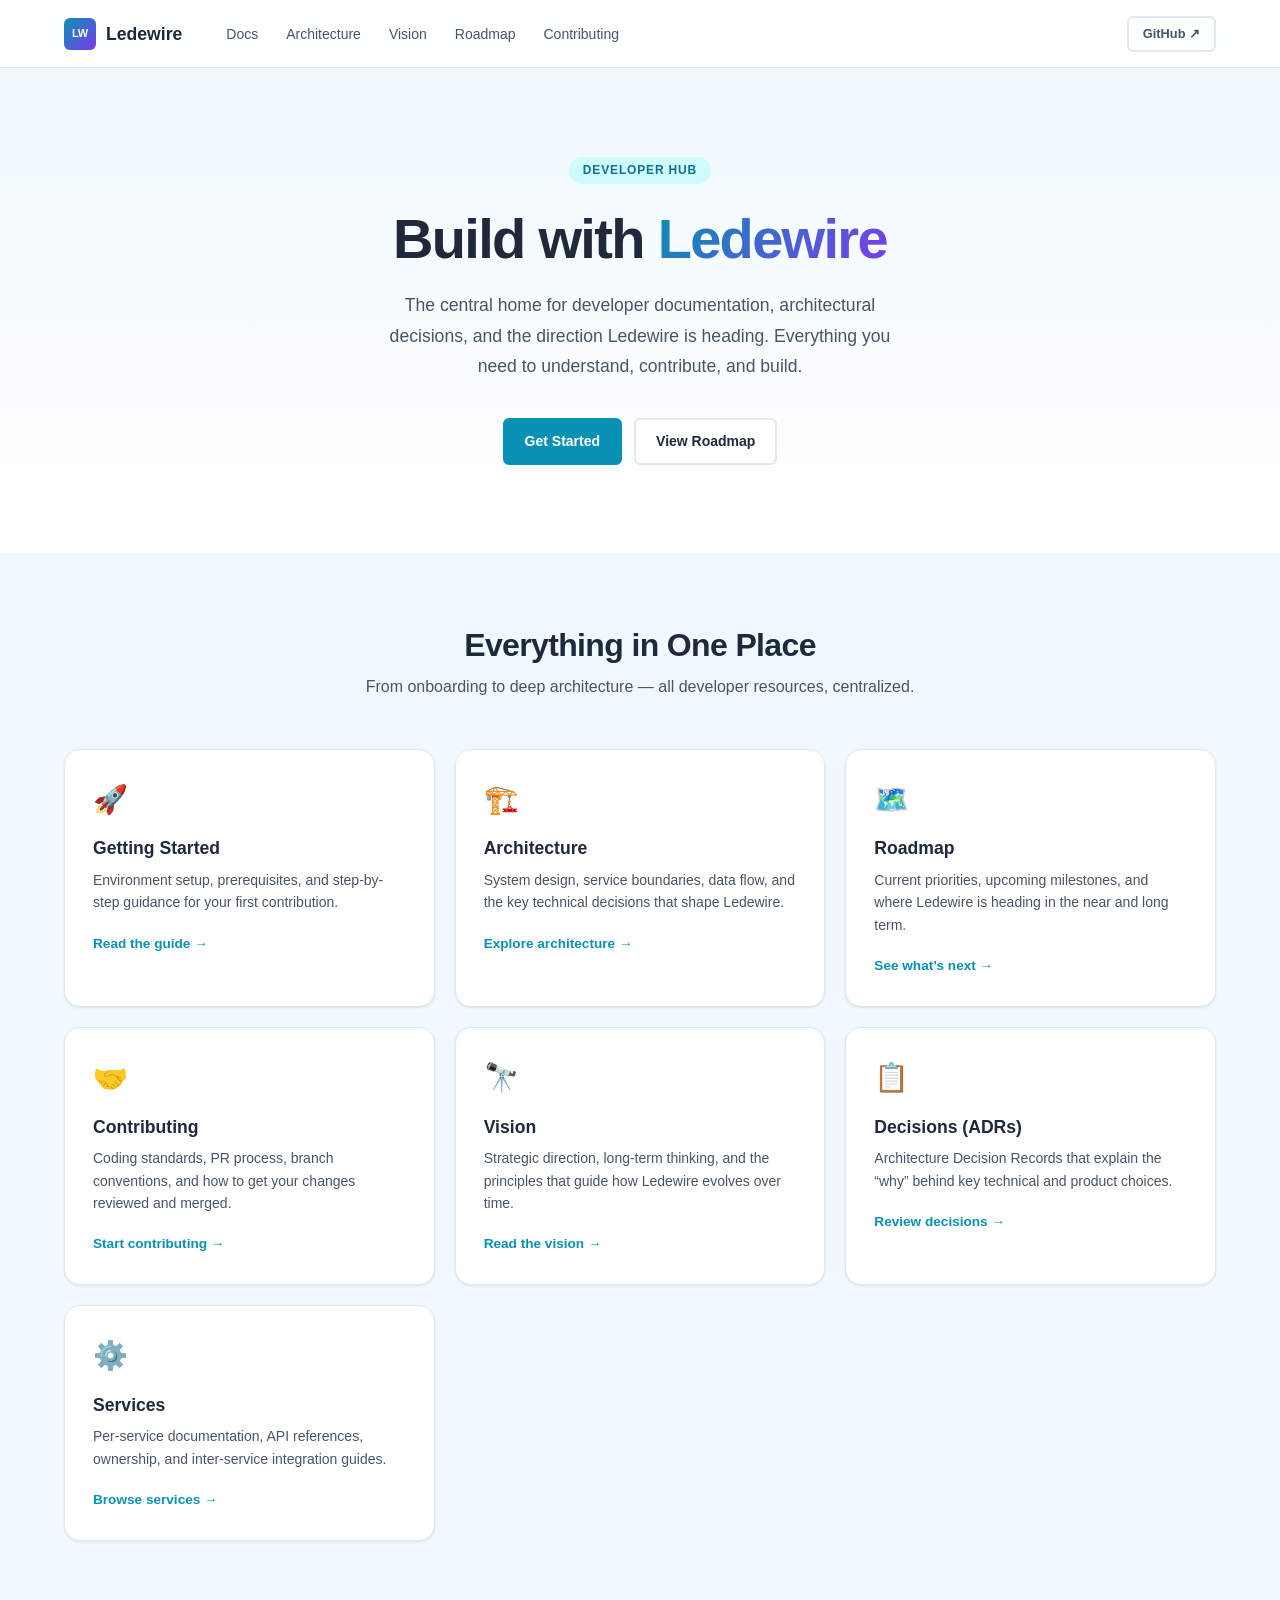
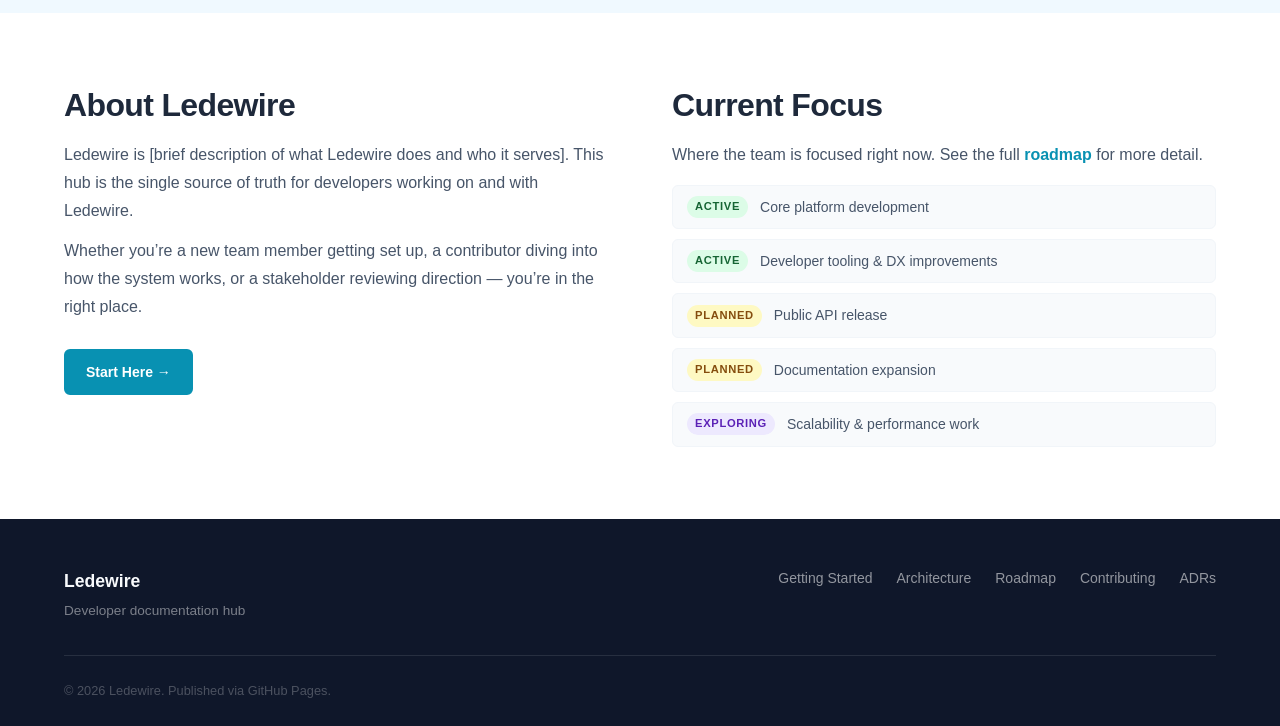
==== index.html @ 64586db5 "initial commit" ====
<!DOCTYPE html>
<html lang="en">
<head>
  <meta charset="UTF-8">
  <meta name="viewport" content="width=device-width, initial-scale=1.0">
  <meta name="description" content="Central developer documentation hub for Ledewire.">
  <title>Ledewire — Developer Hub</title>
  <link rel="stylesheet" href="assets/css/style.css">
</head>
<body>

  <header class="site-header">
    <div class="container">
      <nav class="nav">
        <a href="index.html" class="nav-logo">
          <div class="logo-icon">LW</div>
          <span>Ledewire</span>
        </a>
        <ul class="nav-menu">
          <li><a href="docs/getting-started.html">Docs</a></li>
          <li><a href="docs/architecture.html">Architecture</a></li>
          <li><a href="docs/vision.html">Vision</a></li>
          <li><a href="roadmap.html">Roadmap</a></li>
          <li><a href="docs/contributing.html">Contributing</a></li>
        </ul>
        <a href="https://github.com/ledewire" class="btn btn-sm btn-outline" target="_blank" rel="noopener noreferrer">GitHub ↗</a>
      </nav>
    </div>
  </header>

  <section class="hero">
    <div class="container">
      <div class="hero-content">
        <div class="hero-badge">Developer Hub</div>
        <h1 class="hero-title">Build with <span class="highlight">Ledewire</span></h1>
        <p class="hero-subtitle">
          The central home for developer documentation, architectural decisions,
          and the direction Ledewire is heading. Everything you need to understand,
          contribute, and build.
        </p>
        <div class="hero-actions">
          <a href="docs/getting-started.html" class="btn btn-primary">Get Started</a>
          <a href="roadmap.html" class="btn btn-secondary">View Roadmap</a>
        </div>
      </div>
    </div>
  </section>

  <section class="section">
    <div class="container">
      <h2 class="section-title">Everything in One Place</h2>
      <p class="section-subtitle">From onboarding to deep architecture — all developer resources, centralized.</p>
      <div class="cards-grid">

        <a href="docs/getting-started.html" class="card">
          <span class="card-icon">🚀</span>
          <h3>Getting Started</h3>
          <p>Environment setup, prerequisites, and step-by-step guidance for your first contribution.</p>
          <span class="card-link">Read the guide →</span>
        </a>

        <a href="docs/architecture.html" class="card">
          <span class="card-icon">🏗️</span>
          <h3>Architecture</h3>
          <p>System design, service boundaries, data flow, and the key technical decisions that shape Ledewire.</p>
          <span class="card-link">Explore architecture →</span>
        </a>

        <a href="roadmap.html" class="card">
          <span class="card-icon">🗺️</span>
          <h3>Roadmap</h3>
          <p>Current priorities, upcoming milestones, and where Ledewire is heading in the near and long term.</p>
          <span class="card-link">See what’s next →</span>
        </a>

        <a href="docs/contributing.html" class="card">
          <span class="card-icon">🤝</span>
          <h3>Contributing</h3>
          <p>Coding standards, PR process, branch conventions, and how to get your changes reviewed and merged.</p>
          <span class="card-link">Start contributing →</span>
        </a>

        <a href="docs/vision.html" class="card">
          <span class="card-icon">🔭</span>
          <h3>Vision</h3>
          <p>Strategic direction, long-term thinking, and the principles that guide how Ledewire evolves over time.</p>
          <span class="card-link">Read the vision →</span>
        </a>

        <a href="docs/decisions.html" class="card">
          <span class="card-icon">📋</span>
          <h3>Decisions (ADRs)</h3>
          <p>Architecture Decision Records that explain the “why” behind key technical and product choices.</p>
          <span class="card-link">Review decisions →</span>
        </a>

        <a href="docs/services.html" class="card">
          <span class="card-icon">⚙️</span>
          <h3>Services</h3>
          <p>Per-service documentation, API references, ownership, and inter-service integration guides.</p>
          <span class="card-link">Browse services →</span>
        </a>

      </div>
    </div>
  </section>

  <section class="section section-alt">
    <div class="container">
      <div class="two-col">
        <div>
          <h2>About Ledewire</h2>
          <!-- TODO: Replace with a real description of Ledewire -->
          <p>
            Ledewire is [brief description of what Ledewire does and who it serves].
            This hub is the single source of truth for developers working on and with Ledewire.
          </p>
          <p>
            Whether you’re a new team member getting set up, a contributor diving into
            how the system works, or a stakeholder reviewing direction &mdash; you’re in the right place.
          </p>
          <a href="docs/getting-started.html" class="btn btn-primary" style="margin-top: 1rem;">Start Here →</a>
        </div>
        <div>
          <h2>Current Focus</h2>
          <p style="margin-bottom: 1rem;">
            Where the team is focused right now. See the full
            <a href="roadmap.html" style="color: var(--brand-primary); font-weight: 600;">roadmap</a>
            for more detail.
          </p>
          <!-- TODO: Update these items to reflect actual current priorities -->
          <div class="focus-list">
            <div class="focus-item">
              <span class="focus-status status-active">Active</span>
              <span>Core platform development</span>
            </div>
            <div class="focus-item">
              <span class="focus-status status-active">Active</span>
              <span>Developer tooling &amp; DX improvements</span>
            </div>
            <div class="focus-item">
              <span class="focus-status status-planned">Planned</span>
              <span>Public API release</span>
            </div>
            <div class="focus-item">
              <span class="focus-status status-planned">Planned</span>
              <span>Documentation expansion</span>
            </div>
            <div class="focus-item">
              <span class="focus-status status-research">Exploring</span>
              <span>Scalability &amp; performance work</span>
            </div>
          </div>
        </div>
      </div>
    </div>
  </section>

  <footer class="site-footer">
    <div class="container">
      <div class="footer-content">
        <div>
          <span class="logo-text">Ledewire</span>
          <p>Developer documentation hub</p>
        </div>
        <div class="footer-links">
          <a href="docs/getting-started.html">Getting Started</a>
          <a href="docs/architecture.html">Architecture</a>
          <a href="roadmap.html">Roadmap</a>
          <a href="docs/contributing.html">Contributing</a>
          <a href="docs/decisions.html">ADRs</a>
        </div>
      </div>
      <div class="footer-bottom">
        <p>&copy; 2026 Ledewire. Published via GitHub Pages.</p>
      </div>
    </div>
  </footer>

</body>
</html>
---- assets/css/style.css ----
/* ==========================================
   LEDEWIRE DEVELOPER HUB — STYLESHEET
   ========================================== */

/* Custom Properties */
:root {
  --brand-primary: #0891b2;
  --brand-primary-dark: #0e7490;
  --brand-primary-light: #cffafe;
  --brand-secondary: #7c3aed;
  --brand-dark: #0f172a;

  --bg-base: #f0f9ff;
  --bg-surface: #ffffff;
  --bg-alt: #f8fafc;

  --text-primary: #1e293b;
  --text-secondary: #475569;
  --text-muted: #94a3b8;
  --text-inverse: #f8fafc;

  --border-color: #e2e8f0;
  --border-subtle: #f1f5f9;

  --shadow-sm: 0 1px 3px rgba(15, 23, 42, 0.06), 0 1px 2px rgba(15, 23, 42, 0.04);
  --shadow-md: 0 4px 16px rgba(15, 23, 42, 0.08);
  --shadow-lg: 0 8px 32px rgba(15, 23, 42, 0.12);
  --shadow-brand: 0 4px 16px rgba(8, 145, 178, 0.3);

  --radius-sm: 6px;
  --radius-md: 10px;
  --radius-lg: 16px;
  --radius-full: 9999px;

  --font-sans: 'Inter', -apple-system, BlinkMacSystemFont, 'Segoe UI', Roboto, sans-serif;
  --font-mono: 'JetBrains Mono', 'Fira Code', 'Cascadia Code', Consolas, monospace;

  --nav-height: 68px;
  --container-max: 1200px;
  --sidebar-width: 260px;
}

/* ==========================================
   RESET & BASE
   ========================================== */
*, *::before, *::after { box-sizing: border-box; margin: 0; padding: 0; }
html { scroll-behavior: smooth; }
body {
  font-family: var(--font-sans);
  font-size: 16px;
  line-height: 1.6;
  color: var(--text-primary);
  background: var(--bg-base);
  -webkit-font-smoothing: antialiased;
  -moz-osx-font-smoothing: grayscale;
}
a { color: inherit; text-decoration: none; }
img { max-width: 100%; height: auto; }
ul { list-style: none; }

/* ==========================================
   LAYOUT
   ========================================== */
.container {
  max-width: var(--container-max);
  margin: 0 auto;
  padding: 0 24px;
}

/* ==========================================
   TYPOGRAPHY
   ========================================== */
h1 {
  font-size: clamp(2rem, 5vw, 3.5rem);
  font-weight: 800;
  line-height: 1.1;
  letter-spacing: -0.03em;
  color: var(--text-primary);
}
h2 {
  font-size: clamp(1.4rem, 3vw, 2rem);
  font-weight: 700;
  line-height: 1.25;
  letter-spacing: -0.02em;
  color: var(--text-primary);
}
h3 {
  font-size: 1.1rem;
  font-weight: 600;
  line-height: 1.4;
  color: var(--text-primary);
}
p {
  color: var(--text-secondary);
  line-height: 1.75;
}

/* ==========================================
   NAVIGATION
   ========================================== */
.site-header {
  position: sticky;
  top: 0;
  z-index: 100;
  height: var(--nav-height);
  background: rgba(255, 255, 255, 0.92);
  backdrop-filter: blur(12px);
  -webkit-backdrop-filter: blur(12px);
  border-bottom: 1px solid var(--border-color);
}
.nav {
  height: var(--nav-height);
  display: flex;
  align-items: center;
  gap: 32px;
}
.nav-logo {
  display: flex;
  align-items: center;
  gap: 10px;
  font-weight: 700;
  font-size: 1.1rem;
  color: var(--text-primary);
  white-space: nowrap;
  flex-shrink: 0;
}
.logo-icon {
  width: 32px;
  height: 32px;
  background: linear-gradient(135deg, var(--brand-primary), var(--brand-secondary));
  border-radius: var(--radius-sm);
  display: flex;
  align-items: center;
  justify-content: center;
  color: white;
  font-size: 11px;
  font-weight: 800;
  letter-spacing: -0.03em;
}
.nav-menu {
  display: flex;
  align-items: center;
  gap: 4px;
  flex: 1;
}
.nav-menu a {
  padding: 6px 12px;
  border-radius: var(--radius-sm);
  font-size: 0.875rem;
  font-weight: 500;
  color: var(--text-secondary);
  transition: background 0.15s, color 0.15s;
}
.nav-menu a:hover,
.nav-menu a.active {
  background: var(--bg-alt);
  color: var(--text-primary);
}

/* ==========================================
   BUTTONS
   ========================================== */
.btn {
  display: inline-flex;
  align-items: center;
  gap: 6px;
  padding: 10px 20px;
  border-radius: var(--radius-sm);
  font-size: 0.875rem;
  font-weight: 600;
  cursor: pointer;
  transition: all 0.15s ease;
  border: 2px solid transparent;
  text-decoration: none;
  white-space: nowrap;
  font-family: inherit;
}
.btn-sm { padding: 6px 14px; font-size: 0.8rem; }
.btn-primary {
  background: var(--brand-primary);
  color: white;
  border-color: var(--brand-primary);
}
.btn-primary:hover {
  background: var(--brand-primary-dark);
  border-color: var(--brand-primary-dark);
  transform: translateY(-1px);
  box-shadow: var(--shadow-brand);
}
.btn-secondary {
  background: white;
  color: var(--text-primary);
  border-color: var(--border-color);
}
.btn-secondary:hover {
  border-color: var(--brand-primary);
  color: var(--brand-primary);
  transform: translateY(-1px);
  box-shadow: var(--shadow-sm);
}
.btn-outline {
  background: transparent;
  color: var(--text-secondary);
  border-color: var(--border-color);
}
.btn-outline:hover {
  background: var(--bg-alt);
  color: var(--text-primary);
}

/* ==========================================
   HERO (HOME)
   ========================================== */
.hero {
  padding: 88px 0;
  background: linear-gradient(180deg, var(--bg-base) 0%, var(--bg-surface) 100%);
  text-align: center;
}
.hero-content {
  max-width: 680px;
  margin: 0 auto;
}
.hero-badge {
  display: inline-flex;
  align-items: center;
  padding: 4px 14px;
  background: var(--brand-primary-light);
  color: var(--brand-primary-dark);
  border-radius: var(--radius-full);
  font-size: 0.75rem;
  font-weight: 700;
  text-transform: uppercase;
  letter-spacing: 0.07em;
  margin-bottom: 24px;
}
.hero-title { margin-bottom: 20px; }
.hero-title .highlight {
  background: linear-gradient(135deg, var(--brand-primary) 0%, var(--brand-secondary) 100%);
  -webkit-background-clip: text;
  -webkit-text-fill-color: transparent;
  background-clip: text;
}
.hero-subtitle {
  font-size: 1.1rem;
  color: var(--text-secondary);
  max-width: 540px;
  margin: 0 auto 36px;
  line-height: 1.75;
}
.hero-actions {
  display: flex;
  gap: 12px;
  justify-content: center;
  flex-wrap: wrap;
}

/* ==========================================
   PAGE HERO (INNER PAGES)
   ========================================== */
.page-hero {
  padding: 40px 0;
  background: var(--bg-surface);
  border-bottom: 1px solid var(--border-color);
}
.page-hero .breadcrumb {
  font-size: 0.8rem;
  color: var(--text-muted);
  margin-bottom: 10px;
}
.page-hero .breadcrumb a {
  color: var(--brand-primary);
  font-weight: 500;
}
.page-hero .breadcrumb a:hover { text-decoration: underline; }
.page-hero h1 {
  font-size: clamp(1.5rem, 3vw, 2.25rem);
  margin-bottom: 8px;
}
.page-hero p {
  font-size: 1rem;
  max-width: 600px;
}

/* ==========================================
   SECTIONS
   ========================================== */
.section { padding: 72px 0; }
.section-alt { background: var(--bg-surface); }
.section-title { text-align: center; margin-bottom: 8px; }
.section-subtitle {
  text-align: center;
  color: var(--text-secondary);
  margin-bottom: 48px;
  font-size: 1rem;
}

/* ==========================================
   CARDS
   ========================================== */
.cards-grid {
  display: grid;
  grid-template-columns: repeat(auto-fill, minmax(300px, 1fr));
  gap: 20px;
}
.card {
  background: var(--bg-surface);
  border: 1px solid var(--border-color);
  border-radius: var(--radius-lg);
  padding: 28px;
  display: block;
  transition: all 0.2s ease;
  cursor: pointer;
  box-shadow: var(--shadow-sm);
}
.card:hover {
  border-color: var(--brand-primary);
  box-shadow: var(--shadow-md);
  transform: translateY(-2px);
}
.card-icon {
  font-size: 1.75rem;
  margin-bottom: 14px;
  display: block;
}
.card h3 { margin-bottom: 8px; }
.card p {
  font-size: 0.875rem;
  color: var(--text-secondary);
  margin-bottom: 16px;
  line-height: 1.6;
}
.card-link {
  font-size: 0.85rem;
  font-weight: 600;
  color: var(--brand-primary);
}

/* ==========================================
   TWO COLUMN LAYOUT
   ========================================== */
.two-col {
  display: grid;
  grid-template-columns: 1fr 1fr;
  gap: 64px;
  align-items: start;
}
.two-col h2 { margin-bottom: 16px; }
.two-col p { margin-bottom: 12px; }

/* ==========================================
   FOCUS LIST
   ========================================== */
.focus-list {
  display: flex;
  flex-direction: column;
  gap: 10px;
  margin-top: 8px;
}
.focus-item {
  display: flex;
  align-items: center;
  gap: 12px;
  padding: 10px 14px;
  background: var(--bg-alt);
  border-radius: var(--radius-sm);
  font-size: 0.875rem;
  color: var(--text-secondary);
  border: 1px solid var(--border-subtle);
}
.focus-status {
  font-size: 0.7rem;
  font-weight: 700;
  text-transform: uppercase;
  letter-spacing: 0.06em;
  padding: 2px 8px;
  border-radius: var(--radius-full);
  white-space: nowrap;
  flex-shrink: 0;
}
.status-active  { background: #dcfce7; color: #166534; }
.status-planned { background: #fef9c3; color: #854d0e; }
.status-research { background: #ede9fe; color: #5b21b6; }

/* ==========================================
   SITE FOOTER
   ========================================== */
.site-footer {
  background: var(--brand-dark);
  color: var(--text-inverse);
  padding: 48px 0 24px;
}
.footer-content {
  display: flex;
  justify-content: space-between;
  align-items: start;
  gap: 32px;
  padding-bottom: 32px;
  border-bottom: 1px solid rgba(255, 255, 255, 0.1);
}
.footer-content .logo-text {
  font-weight: 700;
  font-size: 1.1rem;
  display: block;
  margin-bottom: 4px;
}
.footer-content p {
  color: rgba(255, 255, 255, 0.45);
  font-size: 0.85rem;
}
.footer-links { display: flex; gap: 24px; flex-wrap: wrap; }
.footer-links a {
  color: rgba(255, 255, 255, 0.55);
  font-size: 0.875rem;
  transition: color 0.15s;
}
.footer-links a:hover { color: white; }
.footer-bottom { padding-top: 24px; }
.footer-bottom p { color: rgba(255, 255, 255, 0.25); font-size: 0.8rem; }

/* ==========================================
   DOC LAYOUT (SIDEBAR + CONTENT)
   ========================================== */
.doc-layout {
  display: grid;
  grid-template-columns: var(--sidebar-width) 1fr;
  max-width: var(--container-max);
  margin: 0 auto;
  min-height: calc(100vh - var(--nav-height) - 1px);
}
.doc-sidebar {
  position: sticky;
  top: var(--nav-height);
  height: calc(100vh - var(--nav-height));
  overflow-y: auto;
  padding: 28px 0;
  border-right: 1px solid var(--border-color);
  background: var(--bg-surface);
  scrollbar-width: thin;
}
.sidebar-section {
  margin-bottom: 24px;
  padding: 0 12px;
}
.sidebar-label {
  font-size: 0.68rem;
  font-weight: 700;
  text-transform: uppercase;
  letter-spacing: 0.08em;
  color: var(--text-muted);
  padding: 0 8px;
  margin-bottom: 6px;
  display: block;
}
.sidebar-nav {
  display: flex;
  flex-direction: column;
  gap: 1px;
}
.sidebar-nav a {
  display: block;
  padding: 7px 10px;
  border-radius: var(--radius-sm);
  font-size: 0.85rem;
  color: var(--text-secondary);
  transition: all 0.15s;
  font-weight: 450;
}
.sidebar-nav a:hover {
  background: var(--bg-alt);
  color: var(--text-primary);
}
.sidebar-nav a.active {
  background: var(--brand-primary-light);
  color: var(--brand-primary-dark);
  font-weight: 600;
}

.doc-content {
  padding: 48px 56px;
  max-width: 780px;
}
.doc-content h1 { margin-bottom: 12px; }
.doc-content .doc-description {
  font-size: 1.05rem;
  color: var(--text-secondary);
  margin-bottom: 40px;
  padding-bottom: 40px;
  border-bottom: 1px solid var(--border-color);
  line-height: 1.7;
}
.doc-content h2 { margin: 44px 0 16px; }
.doc-content h3 { margin: 28px 0 10px; }
.doc-content p { margin-bottom: 16px; }
.doc-content ul,
.doc-content ol {
  padding-left: 24px;
  margin-bottom: 16px;
}
.doc-content ul { list-style: disc; }
.doc-content ol { list-style: decimal; }
.doc-content li {
  margin-bottom: 6px;
  color: var(--text-secondary);
  line-height: 1.65;
}
.doc-content code {
  background: var(--bg-alt);
  border: 1px solid var(--border-color);
  border-radius: 4px;
  padding: 2px 6px;
  font-family: var(--font-mono);
  font-size: 0.85em;
  color: var(--brand-primary-dark);
}
.doc-content pre {
  background: var(--brand-dark);
  border-radius: var(--radius-md);
  padding: 24px;
  margin: 20px 0;
  overflow-x: auto;
  border: 1px solid rgba(255,255,255,0.05);
}
.doc-content pre code {
  background: none;
  border: none;
  padding: 0;
  color: #cbd5e1;
  font-size: 0.875rem;
  line-height: 1.65;
}

/* ==========================================
   CALLOUT BOXES
   ========================================== */
.callout {
  border-left: 4px solid var(--brand-primary);
  background: var(--brand-primary-light);
  border-radius: 0 var(--radius-sm) var(--radius-sm) 0;
  padding: 14px 18px;
  margin: 20px 0;
}
.callout.warning {
  border-color: #f59e0b;
  background: #fffbeb;
}
.callout p {
  margin: 0;
  font-size: 0.9rem;
  color: var(--text-primary);
  line-height: 1.6;
}
.callout strong { color: var(--text-primary); }

/* ==========================================
   ROADMAP TIMELINE
   ========================================== */
.timeline {
  position: relative;
  padding-left: 32px;
}
.timeline::before {
  content: '';
  position: absolute;
  left: 7px;
  top: 8px;
  bottom: 8px;
  width: 2px;
  background: var(--border-color);
}
.timeline-item {
  position: relative;
  margin-bottom: 44px;
}
.timeline-item::before {
  content: '';
  position: absolute;
  left: -28px;
  top: 6px;
  width: 14px;
  height: 14px;
  border-radius: 50%;
  background: var(--brand-primary);
  border: 3px solid var(--bg-base);
  box-shadow: 0 0 0 2px var(--brand-primary);
  z-index: 1;
}
.timeline-item.completed::before {
  background: #22c55e;
  box-shadow: 0 0 0 2px #22c55e;
}
.timeline-item.upcoming::before {
  background: var(--bg-surface);
  box-shadow: 0 0 0 2px var(--border-color);
}
.timeline-phase {
  font-size: 0.72rem;
  font-weight: 700;
  text-transform: uppercase;
  letter-spacing: 0.07em;
  color: var(--brand-primary);
  margin-bottom: 5px;
}
.timeline-item.completed .timeline-phase { color: #16a34a; }
.timeline-item.upcoming .timeline-phase { color: var(--text-muted); }
.timeline-item h3 { margin-bottom: 8px; }
.timeline-item p { font-size: 0.9rem; color: var(--text-secondary); }
.timeline-tags {
  display: flex;
  flex-wrap: wrap;
  gap: 6px;
  margin-top: 12px;
}
.tag {
  font-size: 0.72rem;
  font-weight: 600;
  padding: 3px 10px;
  border-radius: var(--radius-full);
}
.tag-tech   { background: #eff6ff; color: #1d4ed8; }
.tag-ux     { background: #fdf4ff; color: #7e22ce; }
.tag-infra  { background: #f0fdf4; color: #166534; }
.tag-api    { background: #fff7ed; color: #c2410c; }
.tag-data   { background: #faf5ff; color: #6d28d9; }

/* ==========================================
   RESPONSIVE
   ========================================== */
@media (max-width: 900px) {
  .doc-layout {
    grid-template-columns: 1fr;
  }
  .doc-sidebar {
    display: none;
  }
  .doc-content {
    padding: 32px 24px;
  }
}

@media (max-width: 720px) {
  .nav-menu {
    display: none;
  }
  .hero {
    padding: 56px 0;
  }
  .cards-grid {
    grid-template-columns: 1fr;
  }
  .two-col {
    grid-template-columns: 1fr;
    gap: 40px;
  }
  .footer-content {
    flex-direction: column;
  }
  .section {
    padding: 48px 0;
  }
}
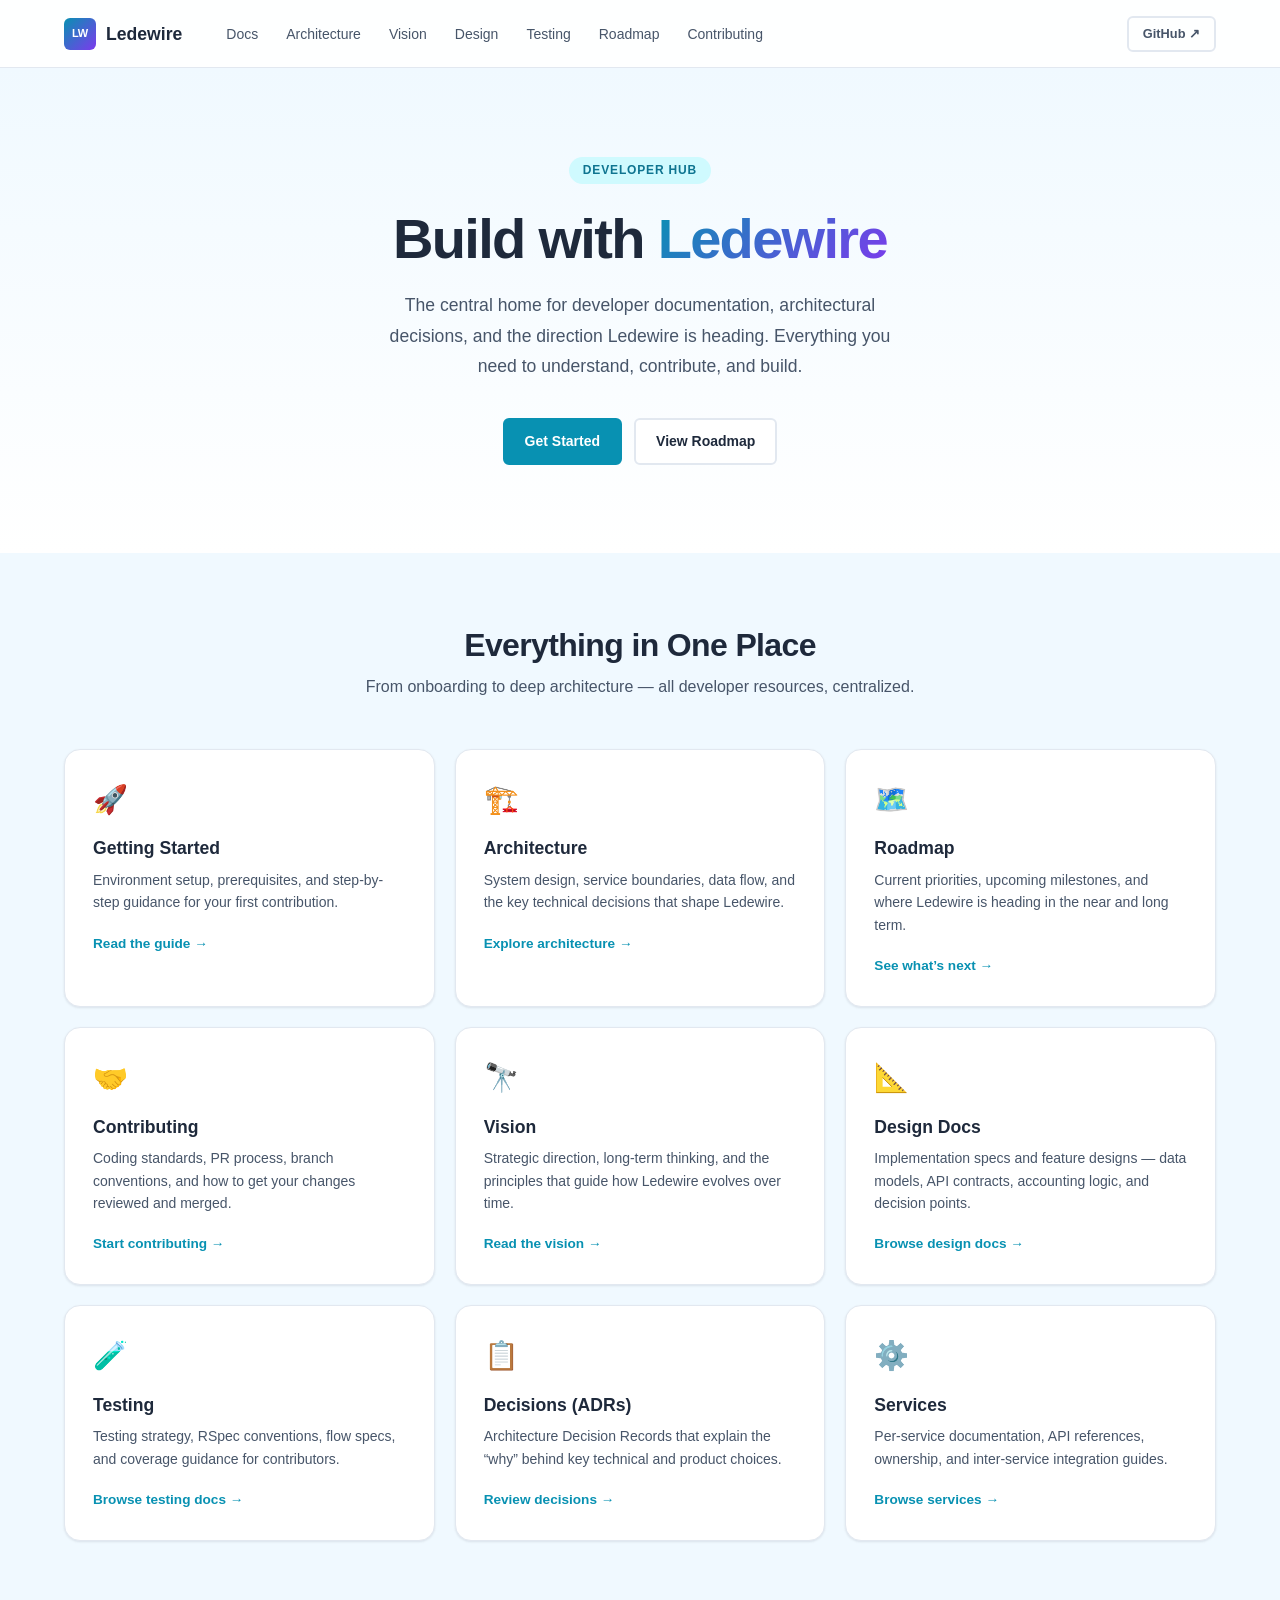
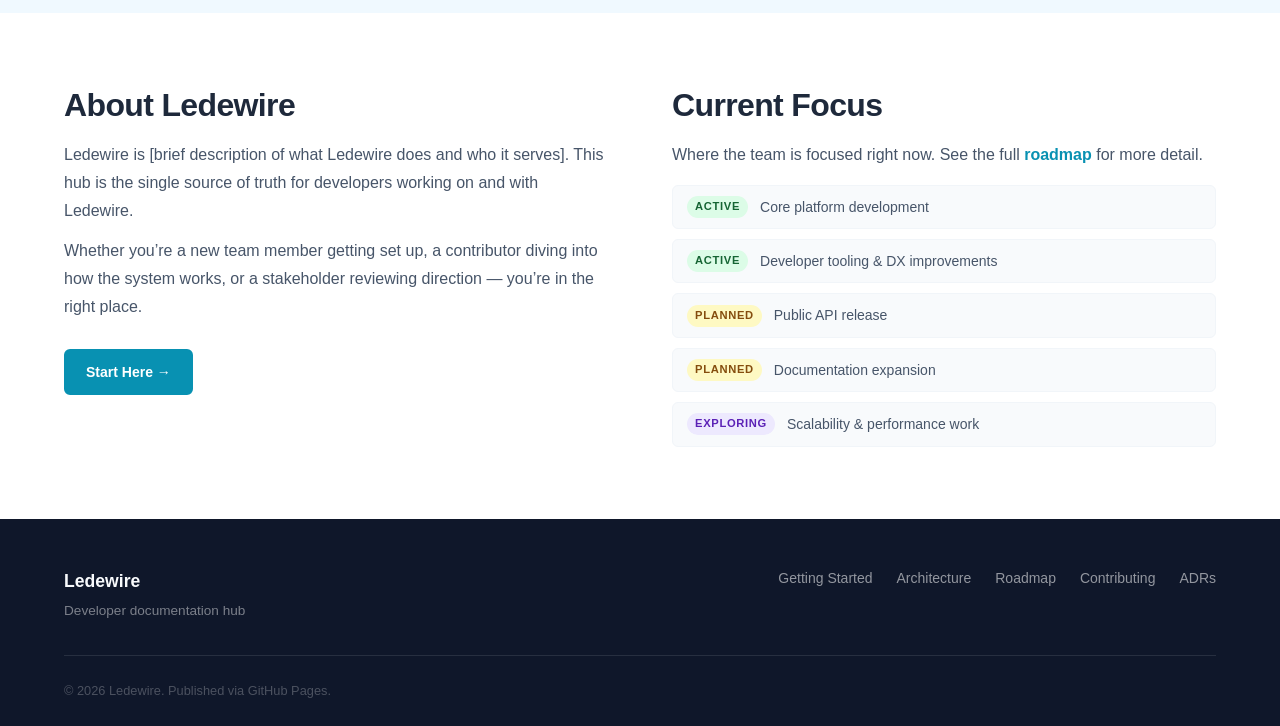
==== commit baf39a4b: "Adds details related to x402 rollout" ====
--- a/index.html
+++ b/index.html
@@ -20,6 +20,8 @@
           <li><a href="docs/getting-started.html">Docs</a></li>
           <li><a href="docs/architecture.html">Architecture</a></li>
           <li><a href="docs/vision.html">Vision</a></li>
+          <li><a href="docs/design.html">Design</a></li>
+          <li><a href="docs/testing.html">Testing</a></li>
           <li><a href="roadmap.html">Roadmap</a></li>
           <li><a href="docs/contributing.html">Contributing</a></li>
         </ul>
@@ -85,6 +87,20 @@
           <h3>Vision</h3>
           <p>Strategic direction, long-term thinking, and the principles that guide how Ledewire evolves over time.</p>
           <span class="card-link">Read the vision →</span>
+        </a>
+
+        <a href="docs/design.html" class="card">
+          <span class="card-icon">📐</span>
+          <h3>Design Docs</h3>
+          <p>Implementation specs and feature designs &mdash; data models, API contracts, accounting logic, and decision points.</p>
+          <span class="card-link">Browse design docs →</span>
+        </a>
+
+        <a href="docs/testing.html" class="card">
+          <span class="card-icon">🧪</span>
+          <h3>Testing</h3>
+          <p>Testing strategy, RSpec conventions, flow specs, and coverage guidance for contributors.</p>
+          <span class="card-link">Browse testing docs →</span>
         </a>
 
         <a href="docs/decisions.html" class="card">
--- a/assets/css/style.css
+++ b/assets/css/style.css
@@ -477,7 +477,8 @@
 
 .doc-content {
   padding: 48px 56px;
-  max-width: 780px;
+  max-width: 100%;
+  min-width: 0;
 }
 .doc-content h1 { margin-bottom: 12px; }
 .doc-content .doc-description {
@@ -527,6 +528,49 @@
   color: #cbd5e1;
   font-size: 0.875rem;
   line-height: 1.65;
+}
+
+/* ==========================================
+   TABLES (rendered Markdown)
+   ========================================== */
+.doc-content table {
+  width: 100%;
+  border-collapse: collapse;
+  margin: 28px 0;
+  font-size: 0.9rem;
+  line-height: 1.6;
+  overflow-x: auto;
+  display: block;
+}
+.doc-content table thead tr {
+  background: var(--bg-alt);
+  border-bottom: 2px solid var(--border-color);
+}
+.doc-content table th {
+  padding: 12px 18px;
+  text-align: left;
+  font-weight: 600;
+  font-size: 0.8rem;
+  text-transform: uppercase;
+  letter-spacing: 0.05em;
+  color: var(--text-secondary);
+  white-space: nowrap;
+}
+.doc-content table td {
+  padding: 12px 18px;
+  color: var(--text-secondary);
+  border-bottom: 1px solid var(--border-subtle);
+  vertical-align: top;
+}
+.doc-content table tbody tr:last-child td {
+  border-bottom: none;
+}
+.doc-content table tbody tr:hover td {
+  background: var(--bg-alt);
+}
+.doc-content table code {
+  font-size: 0.82em;
+  white-space: nowrap;
 }
 
 /* ==========================================
